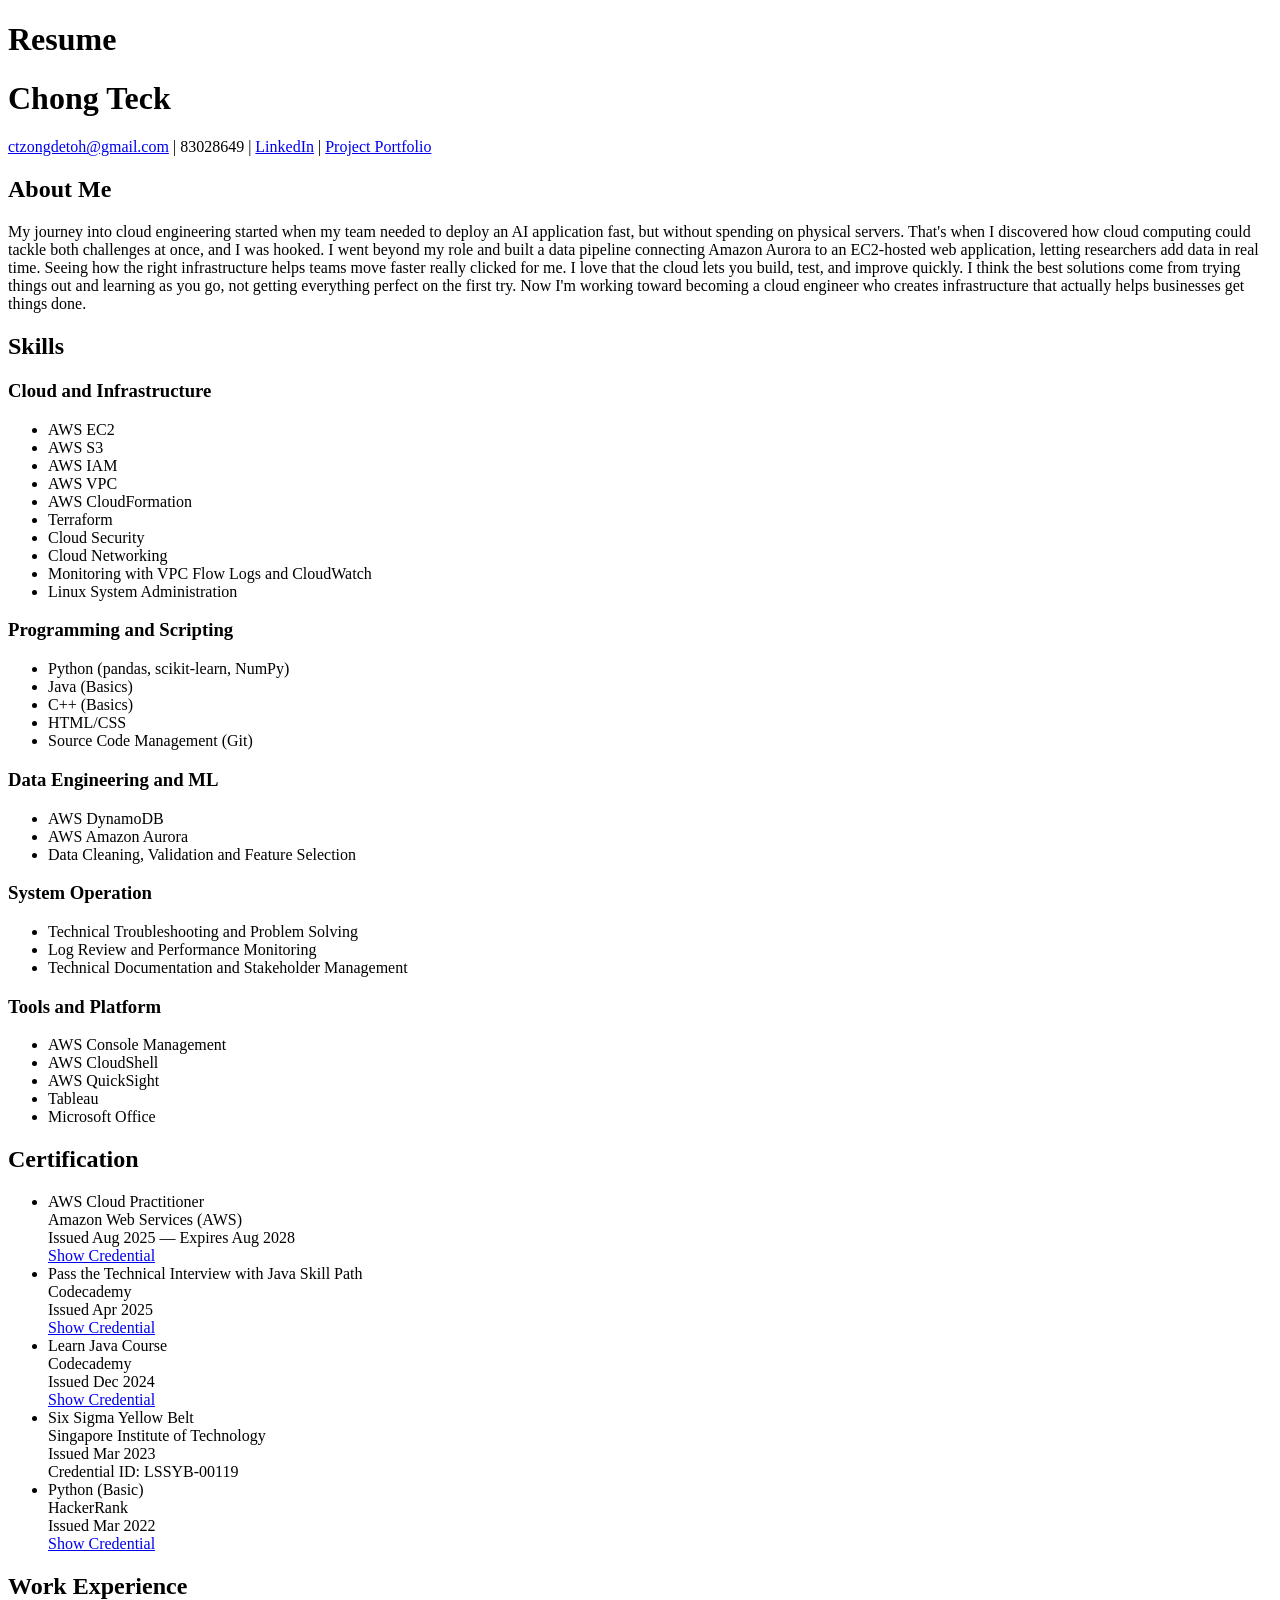
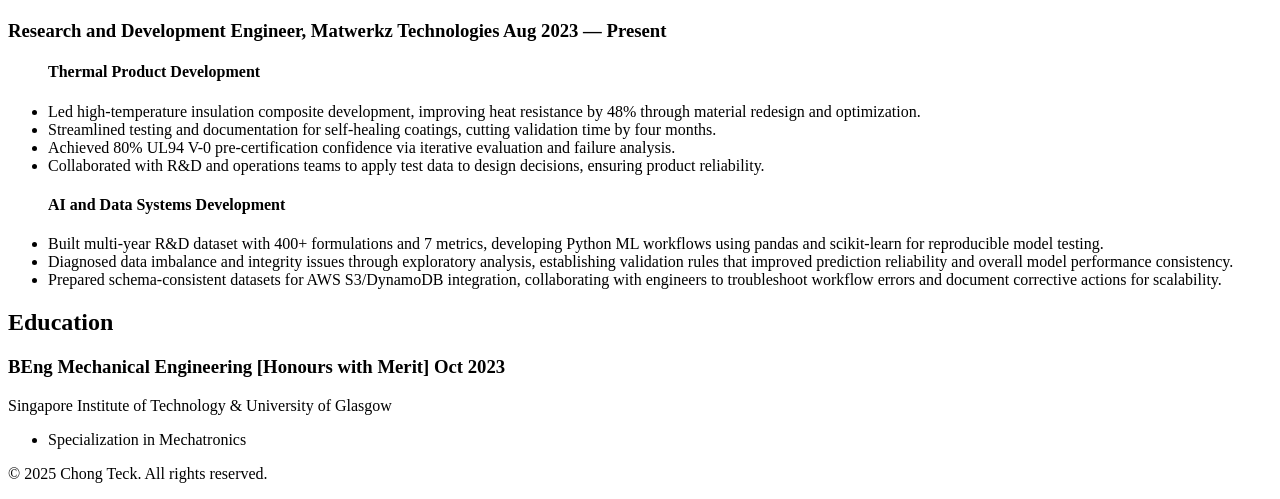
==== index.html @ 8a7bec1a "Initial commit: Add HTML resume and README" ====
<!DOCTYPE html>
<html>
    <head>
        <title>
            Chong Teck's Resume
        </title>
    </head>
    <body>
        <header>
            <h1>Resume</h1>
            <h1>Chong Teck</h1>
            <p><a href="mailto:ctzongdetoh@gmail.com">ctzongdetoh@gmail.com</a>    |   83028649    |   <a href="www.linkedin.com/in/chong-teck-toh">LinkedIn</a>    |   <a href="https://learn.nextwork.org/enthusiastic_blue_smart_rambutan/portfolio">Project Portfolio</a></p>
        </header>
        
        <section id="about">
            <h2>About Me</h2>
            <p>My journey into cloud engineering started when my team needed to deploy an AI application fast, but without spending on physical servers. That's when I discovered how cloud computing could tackle both challenges at once, and I was hooked. I went beyond my role and built a data pipeline connecting Amazon Aurora to an EC2-hosted web application, letting researchers add data in real time. Seeing how the right infrastructure helps teams move faster really clicked for me. I love that the cloud lets you build, test, and improve quickly. I think the best solutions come from trying things out and learning as you go, not getting everything perfect on the first try. Now I'm working toward becoming a cloud engineer who creates infrastructure that actually helps businesses get things done.</p>
        </section>

        <section id="skills">
            <h2>Skills</h2>
                <h3>Cloud and Infrastructure</h3>
                <ul>
                    <li>AWS EC2</li>
                    <li>AWS S3</li>
                    <li>AWS IAM</li>
                    <li>AWS VPC</li>
                    <li>AWS CloudFormation</li>
                    <li>Terraform</li>
                    <li>Cloud Security</li>
                    <li>Cloud Networking</li>
                    <li>Monitoring with VPC Flow Logs and CloudWatch</li>
                    <li>Linux System Administration</li>
                </ul>
                <h3>Programming and Scripting</h3>
                <ul>
                    <li>Python (pandas, scikit-learn, NumPy)</li>
                    <li>Java (Basics)</li>
                    <li>C++ (Basics)</li>
                    <li>HTML/CSS</li>
                    <li>Source Code Management (Git)</li>
                </ul>
                <h3>Data Engineering and ML</h3>
                <ul>
                    <li>AWS DynamoDB</li>
                    <li>AWS Amazon Aurora</li>
                    <li>Data Cleaning, Validation and Feature Selection</li>
                </ul>
                <h3>System Operation</h3>
                <ul>
                    <li>Technical Troubleshooting and Problem Solving</li>
                    <li>Log Review and Performance Monitoring</li>
                    <li>Technical Documentation and Stakeholder Management</li>
                </ul>
                <h3>Tools and Platform</h3>
                <ul>
                    <li>AWS Console Management</li>
                    <li>AWS CloudShell</li>
                    <li>AWS QuickSight</li>
                    <li>Tableau</li>
                    <li>Microsoft Office</li>
                </ul>
        </section>

        <section id="certification">
            <h2>Certification</h2>
            <ul>
                <li>AWS Cloud Practitioner<br>Amazon Web Services (AWS)<br>Issued Aug 2025 — Expires Aug 2028<br><a href="https://www.credly.com/badges/e259d5d3-17aa-497b-8c0a-5dcf1dfa0bde/linked_in_profile">Show Credential</a></li>
                <li>Pass the Technical Interview with Java Skill Path<br>Codecademy<br>Issued Apr 2025<br><a href="linkedin.com/redir/redirect/?url=https%3A%2F%2Fwww.codecademy.com%2Fprofiles%2Fctzongde%2Fcertificates%2F5f29ae1fc9647d0013a7284b&urlhash=HirC&isSdui=true&lipi=urn%3Ali%3Apage%3Ad_flagship3_profile_view_base_certifications_details%3BYXMC0ShjTC2qc3Ak54blGg%3D%3D">Show Credential</a></li>
                </li>
                <li>Learn Java Course<br>Codecademy<br>Issued Dec 2024<br><a href="https://www.codecademy.com/profiles/ctzongde/certificates/d3f89367b558583e361640f778191345">Show Credential</a></li>
                <li>Six Sigma Yellow Belt<br>Singapore Institute of Technology<br>Issued Mar 2023<br>Credential ID: LSSYB-00119</li>
                <li>Python (Basic)<br>HackerRank<br>Issued Mar 2022<br><a href="https://www.hackerrank.com/certificates/iframe/44f8e1fcf3f5">Show Credential</a></li>
            </ul>
        </section>
        
        <section id="WorkExperience">
            <h2>Work Experience</h2>
            <h3>Research and Development Engineer, Matwerkz Technologies Aug 2023 — Present</h3>
            <ul>
                <h4>Thermal Product Development</h4>
                <li>Led high-temperature insulation composite development, improving heat resistance by 48% through material redesign and optimization.</lii>
                <li>Streamlined testing and documentation for self-healing coatings, cutting validation time by four months.</li>
                <li>Achieved 80% UL94 V-0 pre-certification confidence via iterative evaluation and failure analysis.</li>
                <li>Collaborated with R&D and operations teams to apply test data to design decisions, ensuring product reliability.</li>

                <h4>AI and Data Systems Development</h4>
                <li>Built multi-year R&D dataset with 400+ formulations and 7 metrics, developing Python ML workflows using pandas and scikit-learn for reproducible model testing.</li>
                <li>Diagnosed data imbalance and integrity issues through exploratory analysis, establishing validation rules that improved prediction reliability and overall model performance consistency.</li>
                <li>Prepared schema-consistent datasets for AWS S3/DynamoDB integration, collaborating with engineers to troubleshoot workflow errors and document corrective actions for scalability.</li>
            </ul>
        </section>

        <section id="education">
            <h2>Education</h2>
            <h3>BEng Mechanical Engineering [Honours with Merit] Oct 2023</h3>
            <p>Singapore Institute of Technology & University of Glasgow</p>
            <ul>
                <li>Specialization in Mechatronics</li>
            </ul>
        </section>

        <footer>
            <p>© 2025 Chong Teck. All rights reserved.</p>
        </footer>
    </body>
</html>
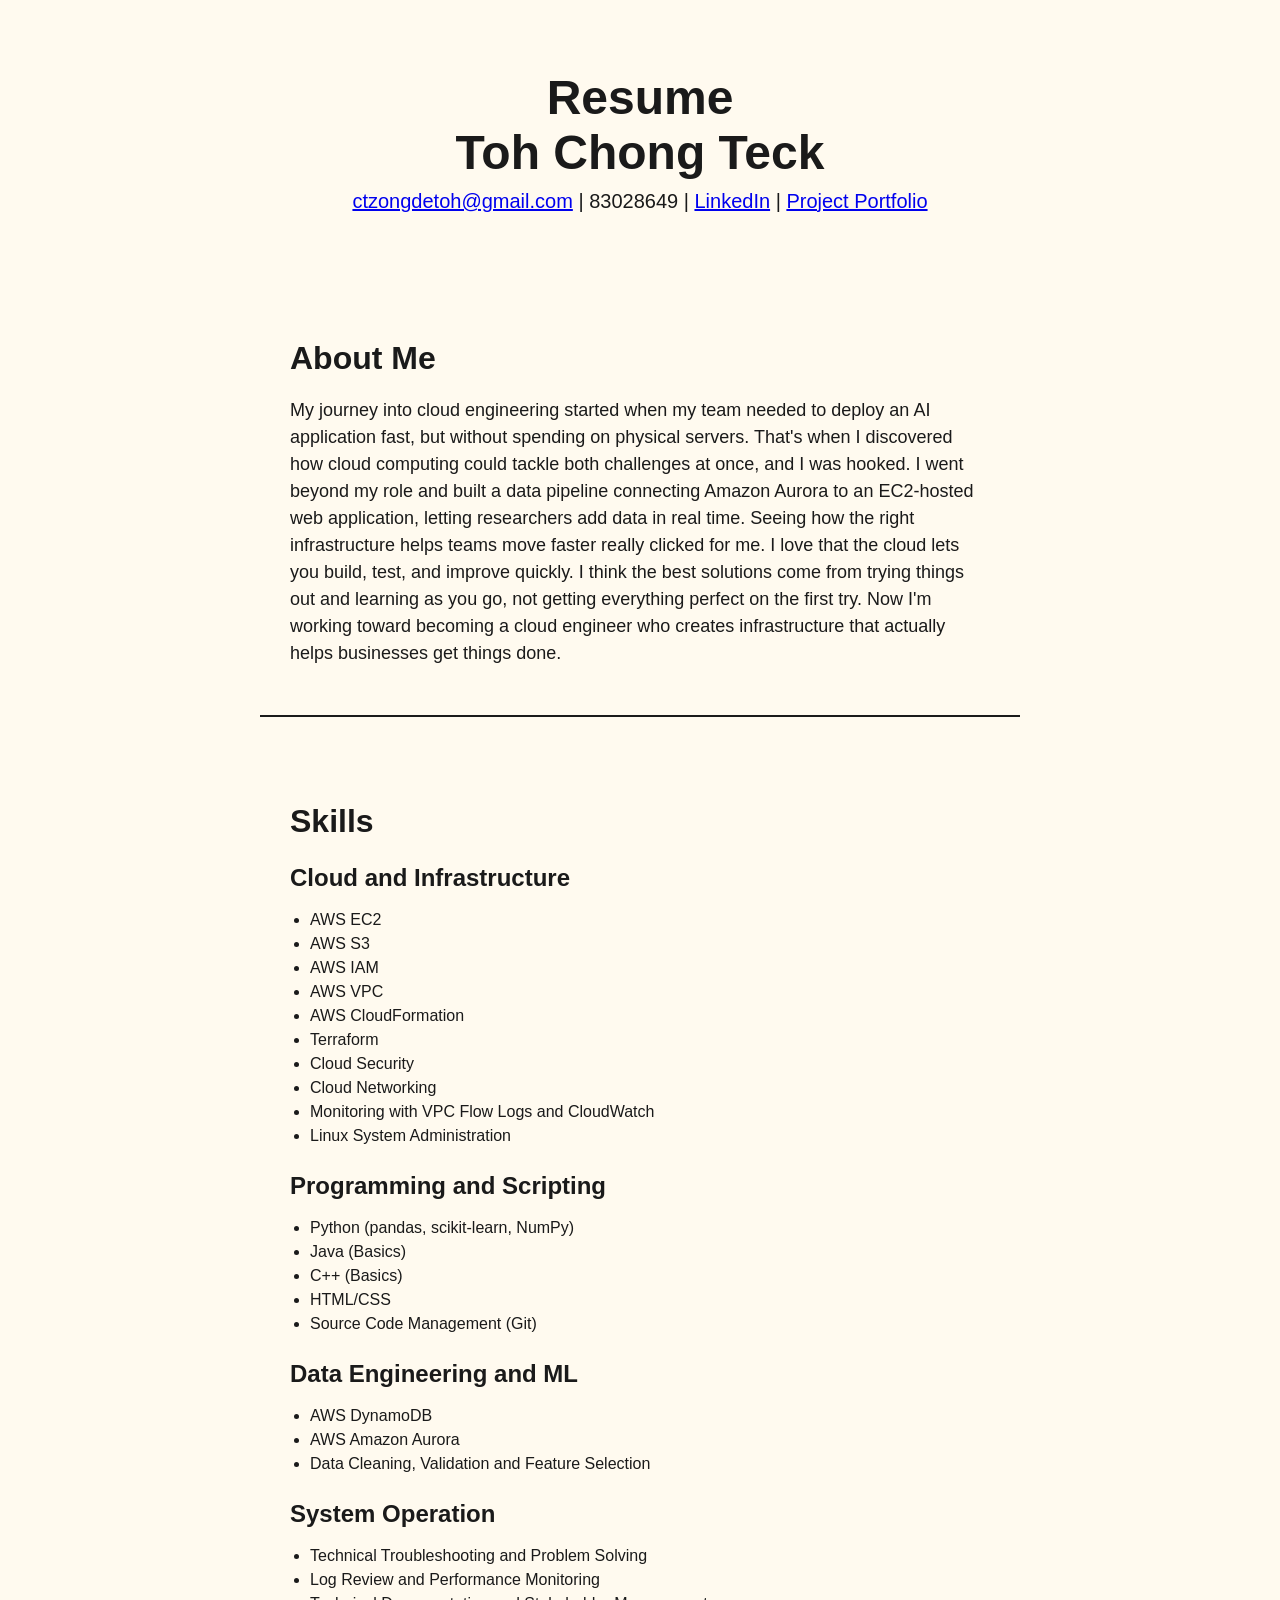
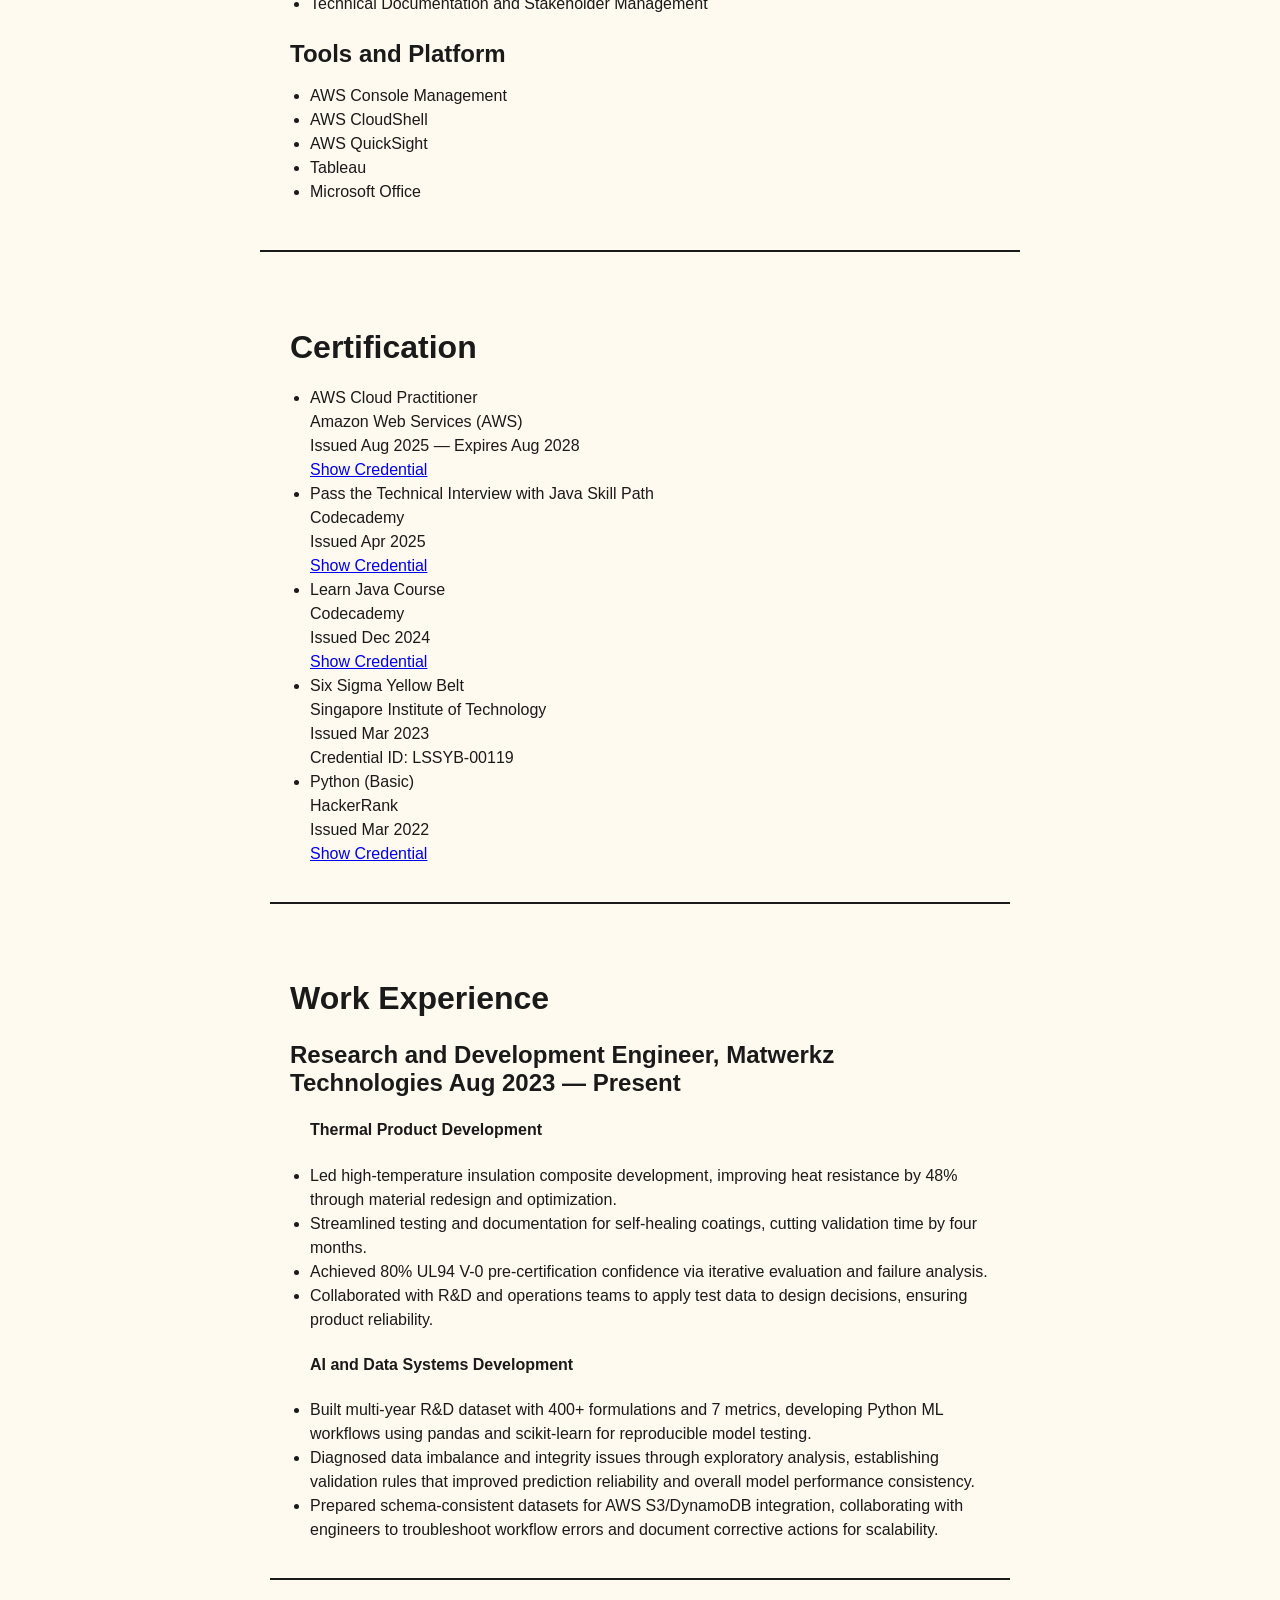
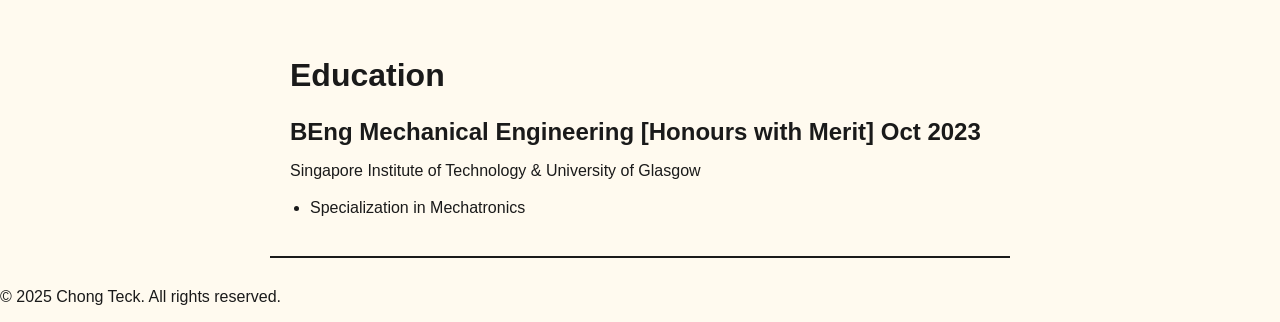
==== commit 6715ccc4: "Updated html with css styling" ====
--- a/index.html
+++ b/index.html
@@ -4,11 +4,12 @@
         <title>
             Chong Teck's Resume
         </title>
+        <link rel="stylesheet" href="style.css">
     </head>
     <body>
         <header>
             <h1>Resume</h1>
-            <h1>Chong Teck</h1>
+            <h1>Toh Chong Teck</h1>
             <p><a href="mailto:ctzongdetoh@gmail.com">ctzongdetoh@gmail.com</a>    |   83028649    |   <a href="www.linkedin.com/in/chong-teck-toh">LinkedIn</a>    |   <a href="https://learn.nextwork.org/enthusiastic_blue_smart_rambutan/portfolio">Project Portfolio</a></p>
         </header>
         
--- a/style.css
+++ b/style.css
@@ -0,0 +1,126 @@
+/*
+font: Claude
+website color: #FCFCFC
+side borders
+centered title 
+*/
+
+html, body {
+    margin: 0;
+    padding: 0;
+    font-family: "Inter", -apple-system, BlinkMacSystemFont, "Segoe UI", Roboto, sans-serif;
+    color: #1A1A1A;
+    background-color: #FFFAEF;
+}
+
+header {
+    text-align: center;
+    padding: 40px;
+    border-bottom: 2px;
+    margin: 30px;
+}
+
+header h1 {
+    font-size: 48px;
+    margin: 0;
+}
+
+header p {
+    font-size: 20px;
+    margin: 10px 0 0 0;
+}
+
+h2 {
+    font-size: 32px;
+    margin-bottom: 20px;
+    text-align: left;
+}
+
+h3 {
+    font-size: 24px;
+    margin-bottom: 15px;
+    text-align: left;
+}
+
+#about {
+    border-left: 2px;
+    border-right: 2px;
+    padding: 30px;
+    max-width: 700px;
+    margin: 0 auto;
+    border-bottom: 2px solid #1A1A1A;
+    margin-bottom: 30px;
+}
+
+#about p {
+    font-size: 18px;
+    line-height: 1.5;
+}
+
+#skills {
+    border-left: 2px;
+    border-right: 2px;
+    padding: 30px;
+    max-width: 700px;
+    margin: 0 auto;
+    border-bottom: 2px solid #1A1A1A;
+    margin-bottom: 30px;
+}
+
+#skills ul {
+    list-style-type: disc;
+    padding-left: 20px;
+    line-height: 1.5;
+}
+
+#certification {
+    border-left: 2px;
+    border-right: 2px;
+    padding: 20px;
+    max-width: 700px;
+    margin: 0 auto;
+    border-bottom: 2px solid #1A1A1A;
+    margin-bottom: 30px;
+}
+
+#certification ul {
+    list-style-type: disc;
+    padding-left: 20px;
+    line-height: 1.5;
+}
+
+#WorkExperience {
+    border-left: 2px;
+    border-right: 2px;
+    padding: 20px;
+    max-width: 700px;
+    margin: 0 auto;
+    border-bottom: 2px solid #1A1A1A;
+    margin-bottom: 30px;
+}
+
+#WorkExperience ul {
+    list-style-type: disc;
+    padding-left: 20px;
+    line-height: 1.5;
+}
+
+#education {
+    border-left: 2px;
+    border-right: 2px;
+    padding: 20px;
+    max-width: 700px;
+    margin: 0 auto;
+    border-bottom: 2px solid #1A1A1A;
+    margin-bottom: 30px;
+}
+
+#education ul {
+    list-style-type: disc;
+    padding-left: 20px;
+    line-height: 1.5;
+}
+
+h1, h2, h3 {
+    color: #1A1A1A;
+}
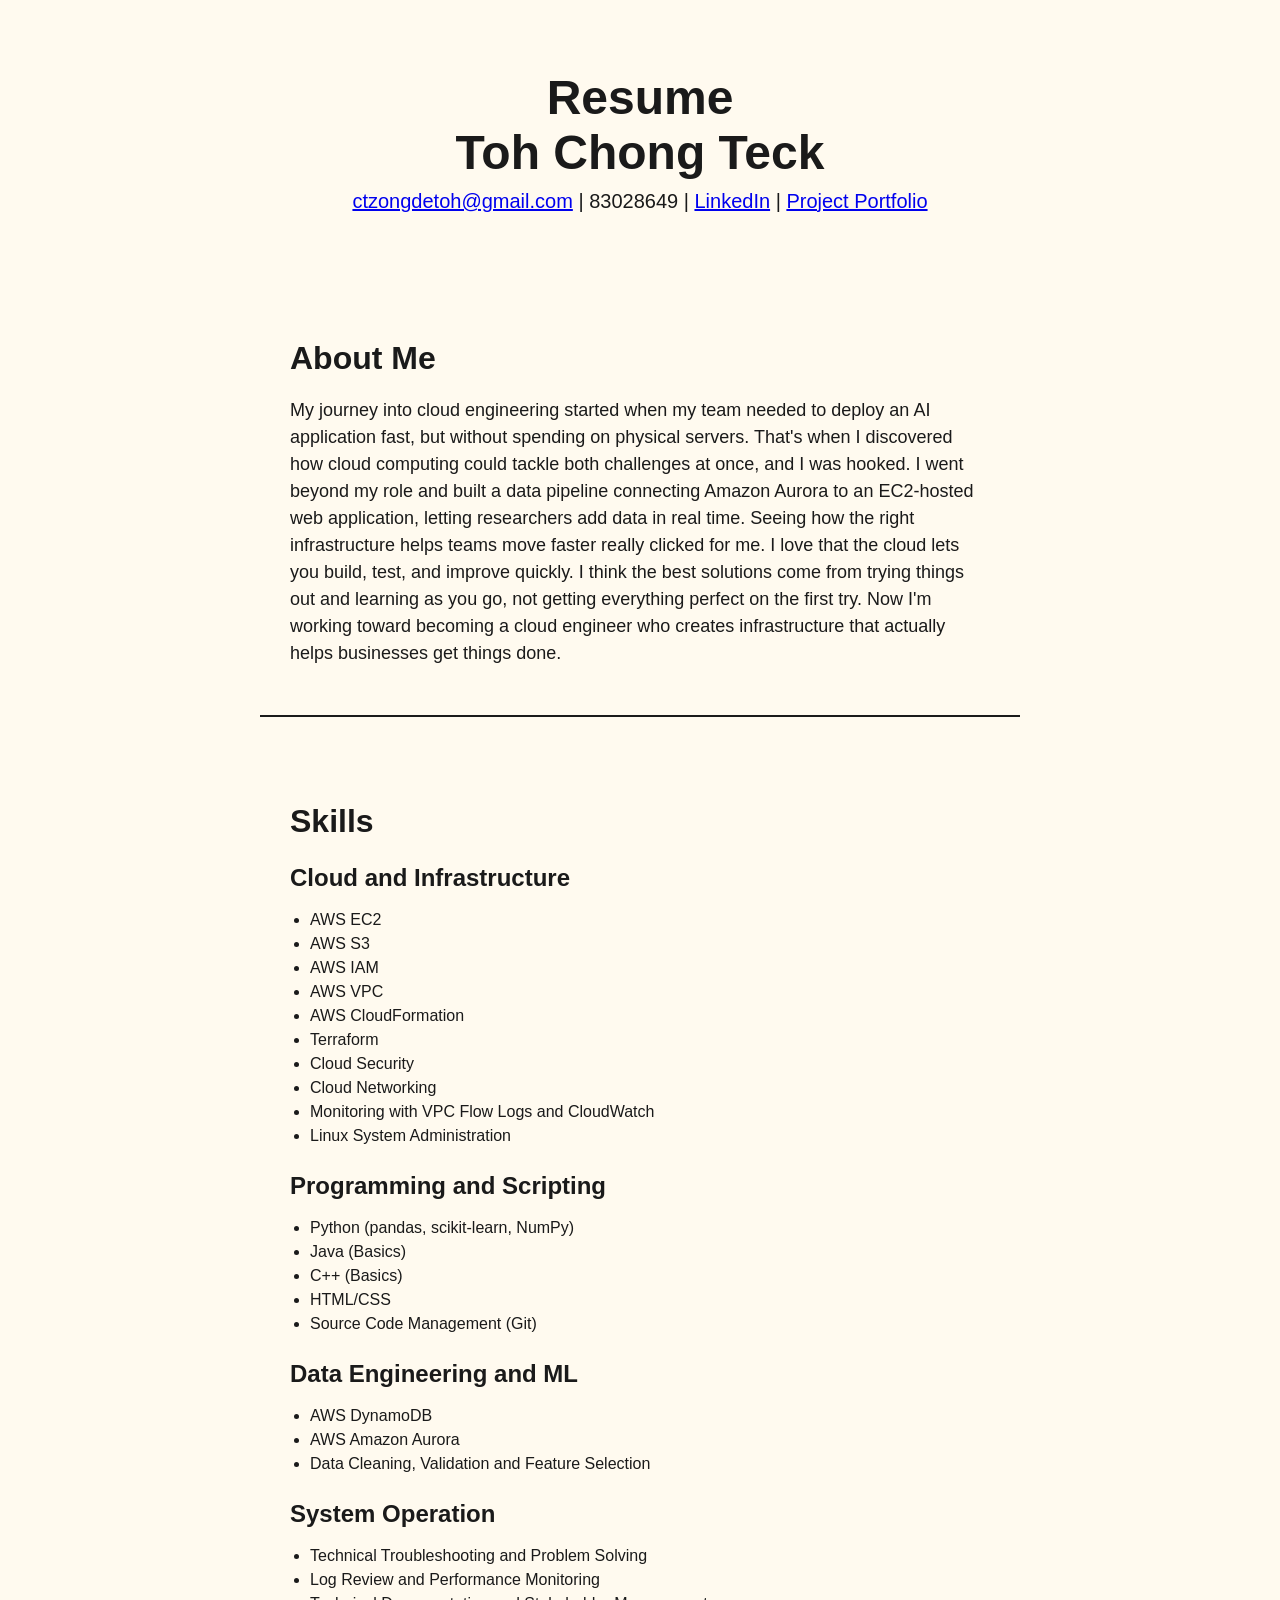
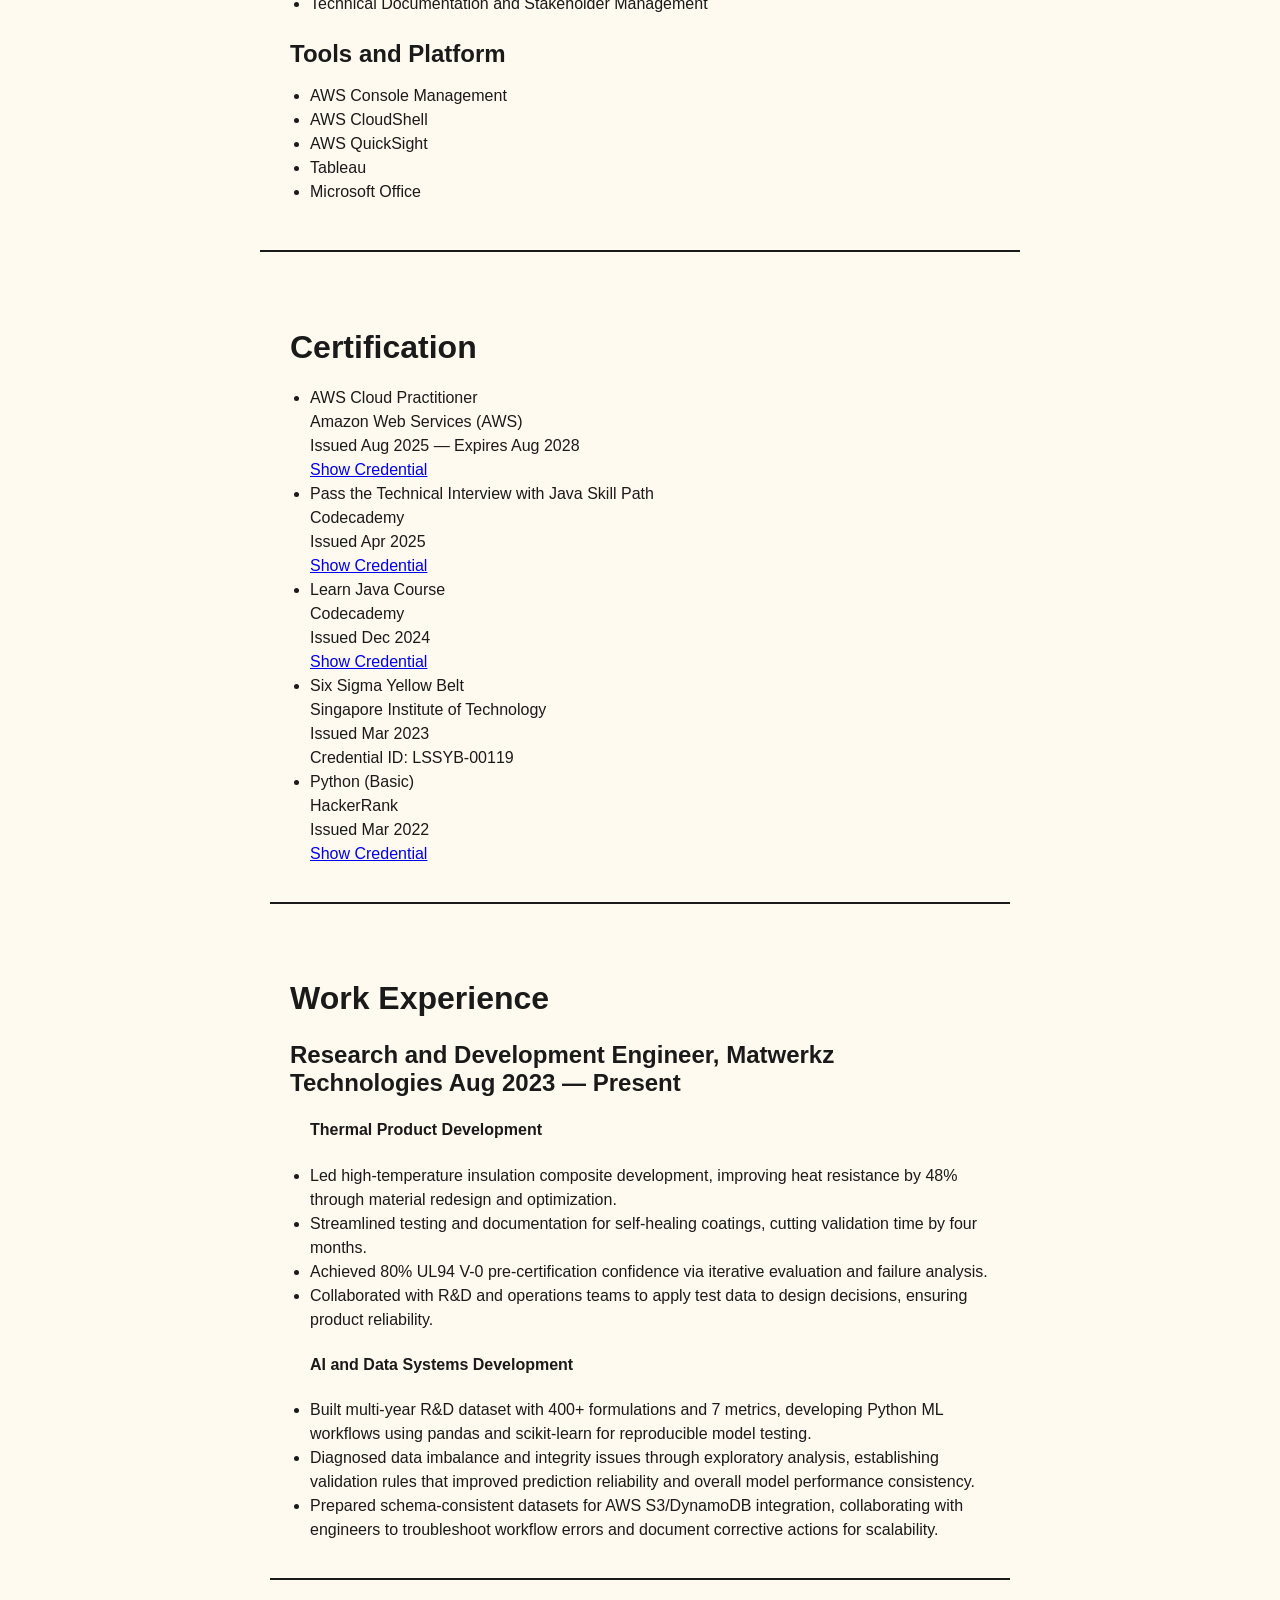
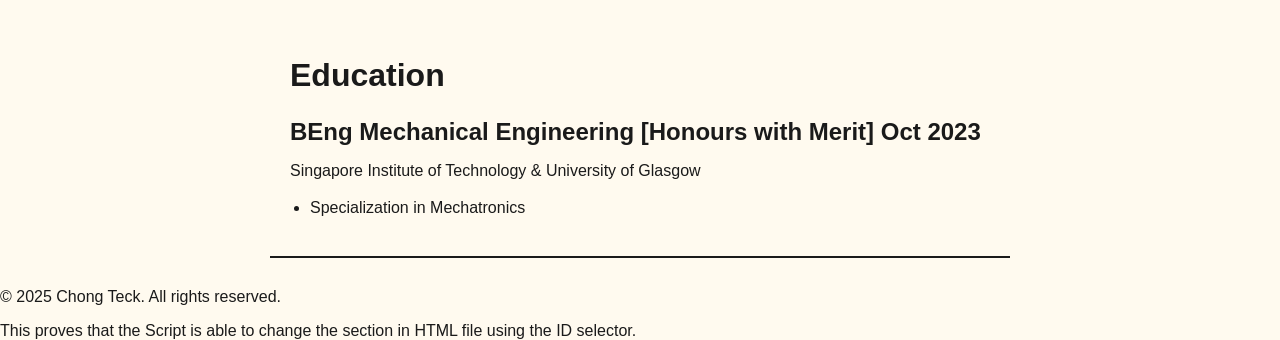
==== commit 10a4e5c0: "Linked javascript to HTML and returned testing api data through URL to the console log" ====
--- a/index.html
+++ b/index.html
@@ -1,10 +1,12 @@
 <!DOCTYPE html>
 <html>
     <head>
+        <meta charset="utf-8">
         <title>
             Chong Teck's Resume
         </title>
         <link rel="stylesheet" href="style.css">
+        <script src="returnVisitorCount.js" defer></script>
     </head>
     <body>
         <header>
@@ -103,6 +105,7 @@
 
         <footer>
             <p>© 2025 Chong Teck. All rights reserved.</p>
+            <section id="visitorCount"></section>
         </footer>
     </body>
 </html>
